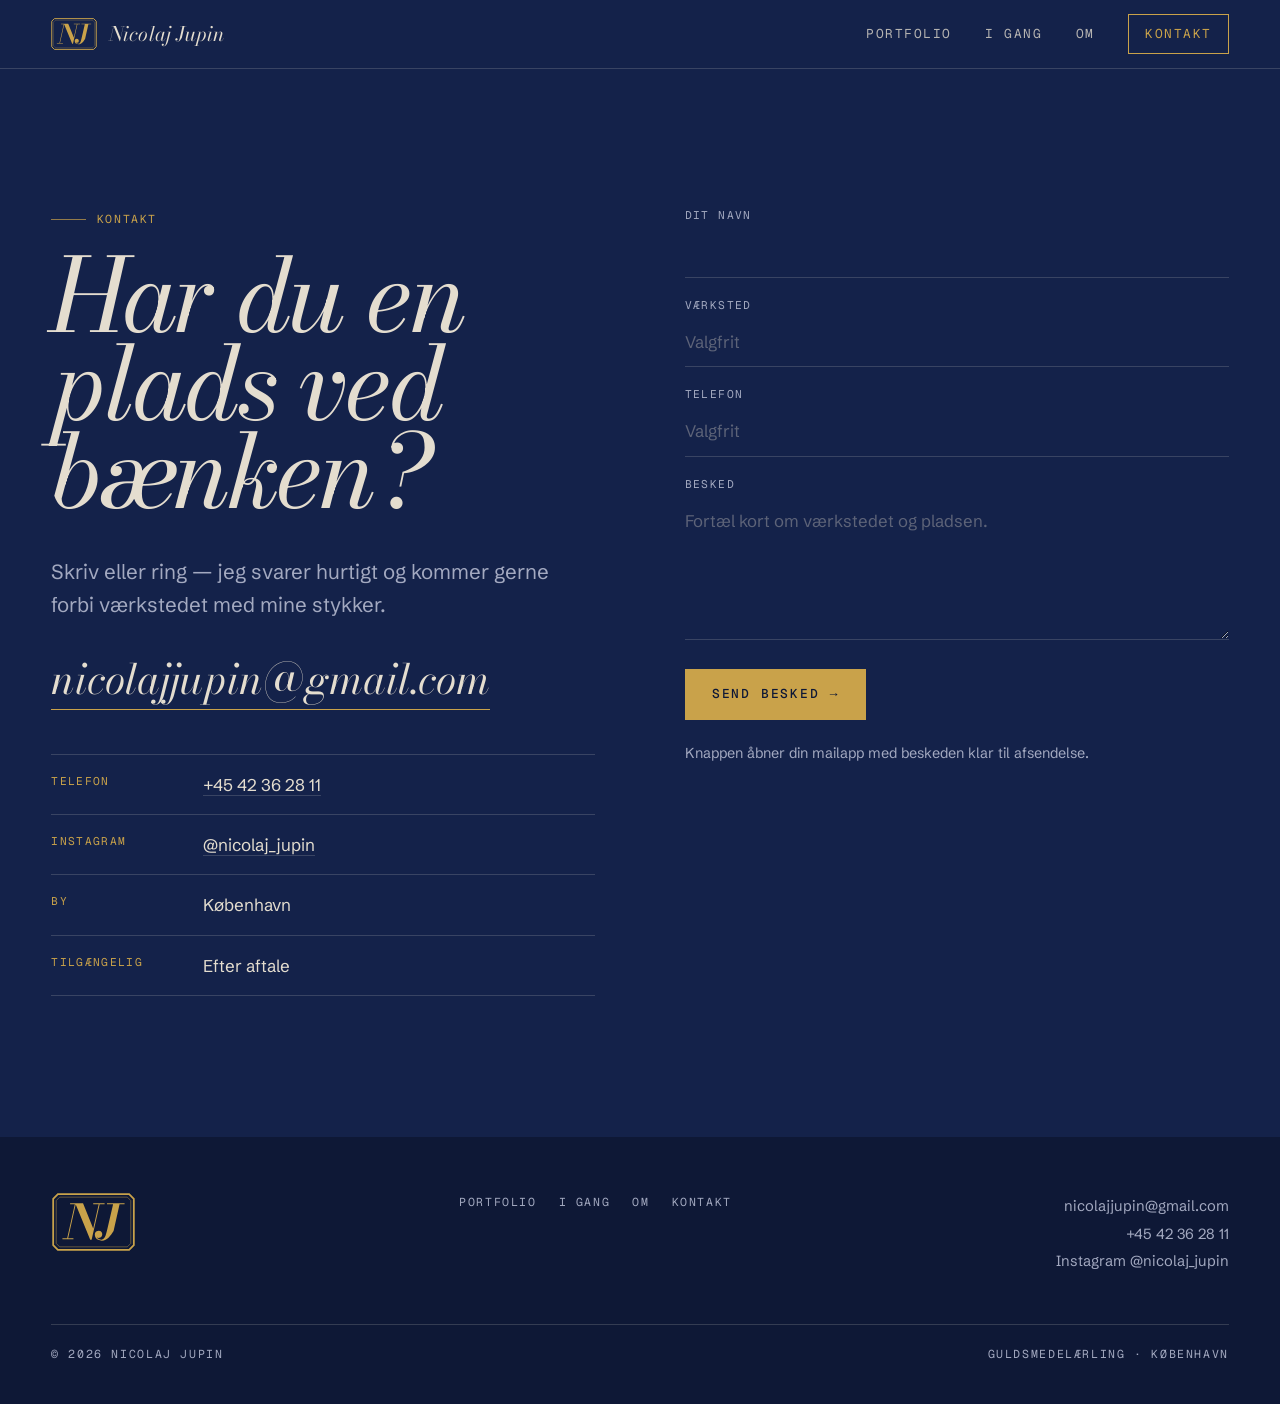
==== kontakt/index.html @ de5a25f9 "Nicolaj Jupin portfolio: first version Five-page static site (forside, portfolio, i gang, om, kontak" ====
<!doctype html>
<html lang="da" data-root="../">
<head>
<meta charset="utf-8">
<meta name="viewport" content="width=device-width, initial-scale=1">
<title>Kontakt — Nicolaj Jupin, guldsmedelærling</title>
<meta name="description" content="Kontakt Nicolaj Jupin om en læreplads som guldsmed. E-mail, telefon og Instagram.">
<meta name="theme-color" content="#14224A">
<meta property="og:type" content="website">
<meta property="og:locale" content="da_DK">
<meta property="og:site_name" content="Nicolaj Jupin — Guldsmed">
<meta property="og:title" content="Kontakt — Nicolaj Jupin, guldsmedelærling">
<meta property="og:description" content="Kontakt Nicolaj Jupin om en læreplads som guldsmed. E-mail, telefon og Instagram.">
<meta property="og:image" content="../assets/img/og.png">
<meta name="twitter:card" content="summary_large_image">
<link rel="icon" href="../assets/img/favicon.svg" type="image/svg+xml">
<link rel="apple-touch-icon" href="../assets/img/apple-touch-icon.png">
<link rel="preload" href="../assets/fonts/BodoniModa-italic.woff2" as="font" type="font/woff2" crossorigin>
<link rel="preload" href="../assets/fonts/SchibstedGrotesk-normal.woff2" as="font" type="font/woff2" crossorigin>
<link rel="stylesheet" href="../assets/css/style.css">
</head>
<body>
<a class="skip" href="#main">Spring til indhold</a>
<header class="site-header">
  <div class="wrap">
    <a class="brand" href="../" aria-label="Nicolaj Jupin — forside">
      <span class="mark brand-mark" aria-hidden="true"></span>
      <span class="brand-name">Nicolaj Jupin</span>
    </a>
    <button class="nav-toggle" type="button" aria-expanded="false" aria-controls="nav" aria-label="Menu"><span></span><span></span></button>
    <nav class="nav" id="nav" aria-label="Hovedmenu">
      <a href="../portfolio/">Portfolio</a>
      <a href="../i-gang/">I gang</a>
      <a href="../om/">Om</a>
      <a class="nav-cta" href="../kontakt/" aria-current="page">Kontakt</a>
    </nav>
  </div>
</header>
<main id="main">

<section class="section on-ink" style="min-height:calc(100vh - 68px)">
  <div class="wrap contact-grid">
    <div>
      <p class="eyebrow">Kontakt</p>
      <h1 class="hero-name" style="font-size:clamp(3rem,8vw,6.5rem);margin-bottom:.4em">Har du en <br>plads ved bænken?</h1>
      <p class="lede">Skriv eller ring — jeg svarer hurtigt og kommer gerne forbi værkstedet med mine stykker.</p>
      <p style="margin-top:36px"><a class="big-link" href="mailto:nicolajjupin@gmail.com">nicolajjupin@gmail.com</a></p>
      <dl class="channels">
        <div><dt>Telefon</dt><dd><a href="tel:+4542362811">+45 42 36 28 11</a></dd></div>
        <div><dt>Instagram</dt><dd><a href="https://www.instagram.com/nicolaj_jupin/" rel="me noopener" target="_blank">@nicolaj_jupin</a></dd></div>
        <div><dt>By</dt><dd>København</dd></div>
        <div><dt>Tilgængelig</dt><dd>Efter aftale</dd></div>
      </dl>
    </div>
    <form class="form" id="contact-form" data-to="nicolajjupin@gmail.com">
      <div class="field"><label for="name">Dit navn</label><input id="name" name="name" autocomplete="name" required></div>
      <div class="field"><label for="workshop">Værksted</label><input id="workshop" name="workshop" autocomplete="organization" placeholder="Valgfrit"></div>
      <div class="field"><label for="phone">Telefon</label><input id="phone" name="phone" type="tel" autocomplete="tel" placeholder="Valgfrit"></div>
      <div class="field"><label for="message">Besked</label><textarea id="message" name="message" required placeholder="Fortæl kort om værkstedet og pladsen."></textarea></div>
      <div><button class="btn btn--gold" type="submit">Send besked <span class="arr">→</span></button></div>
      <p class="form-note">Knappen åbner din mailapp med beskeden klar til afsendelse.</p>
    </form>
  </div>
</section>
</main>
<footer class="site-footer">
  <div class="wrap">
    <div class="foot-grid">
      <a href="../" aria-label="Forside"><span class="mark foot-mark" aria-hidden="true"></span></a>
      <nav class="foot-nav spec" aria-label="Sidefod">
        <a href="../portfolio/">Portfolio</a><a href="../i-gang/">I gang</a><a href="../om/">Om</a><a href="../kontakt/">Kontakt</a>
      </nav>
      <div class="foot-contact">
        <a href="mailto:nicolajjupin@gmail.com">nicolajjupin@gmail.com</a><br>
        <a href="tel:+4542362811">+45 42 36 28 11</a><br>
        <a href="https://www.instagram.com/nicolaj_jupin/" rel="me noopener" target="_blank">Instagram @nicolaj_jupin</a>
      </div>
    </div>
    <div class="foot-base spec">
      <span>© <span id="year">2026</span> Nicolaj Jupin</span>
      <span>Guldsmedelærling · København</span>
    </div>
  </div>
</footer>
<script src="../assets/js/data.js"></script>
<script src="../assets/js/main.js"></script>
</body>
</html>
---- assets/css/style.css ----
/* Nicolaj Jupin — "The Hallmark"
   Ink blue dominates, linen is the paper, gold is rare and only for what matters. */

@font-face { font-family: "Bodoni Moda"; font-style: normal; font-weight: 400 700; font-display: swap;
  src: url("../fonts/BodoniModa-normal.woff2") format("woff2"); }
@font-face { font-family: "Bodoni Moda"; font-style: italic; font-weight: 400 700; font-display: swap;
  src: url("../fonts/BodoniModa-italic.woff2") format("woff2"); }
@font-face { font-family: "Schibsted Grotesk"; font-style: normal; font-weight: 400 700; font-display: swap;
  src: url("../fonts/SchibstedGrotesk-normal.woff2") format("woff2"); }
@font-face { font-family: "Geist Mono"; font-style: normal; font-weight: 400 500; font-display: swap;
  src: url("../fonts/GeistMono-normal.woff2") format("woff2"); }

:root {
  --ink: #14224a;
  --ink-deep: #0e1836;
  --ink-soft: #24345f;
  --linen: #e2dacb;          /* muted cream: warm, low-glare paper */
  --linen-2: #d6ccb9;
  --linen-text: #e4ddcf;     /* cream used as text on blue */
  --gold: #c9a24a;
  --gold-deep: #7d5f1c;      /* gold for small marks on linen */
  --muted: #4b5373;
  --muted-on-ink: #a3a9c0;
  --rule: rgba(20, 34, 74, .22);
  --rule-on-ink: rgba(228, 221, 207, .18);

  --display: "Bodoni Moda", "Didot", "Bodoni 72", Georgia, serif;
  --text: "Schibsted Grotesk", "Helvetica Neue", sans-serif;
  --mono: "Geist Mono", ui-monospace, "SFMono-Regular", Menlo, monospace;

  --gutter: clamp(16px, 4vw, 56px);
  --max: 1320px;
  --ease: cubic-bezier(.2, .7, .1, 1);
}

*, *::before, *::after { box-sizing: border-box; }
html { -webkit-text-size-adjust: 100%; scroll-behavior: smooth; }
body {
  margin: 0;
  background: var(--linen);
  color: var(--ink);
  font: 400 1.0625rem/1.6 var(--text);
  -webkit-font-smoothing: antialiased;
  text-rendering: optimizeLegibility;
}
img { max-width: 100%; display: block; }
a { color: inherit; }
::selection { background: var(--gold); color: var(--ink-deep); }
:focus-visible { outline: 2px solid var(--gold); outline-offset: 3px; }

.skip { position: absolute; left: -999px; top: 8px; background: var(--gold); color: var(--ink-deep); padding: 8px 14px; z-index: 100; }
.skip:focus { left: 8px; }

.wrap { width: 100%; max-width: var(--max); margin: 0 auto; padding: 0 var(--gutter); }

/* ---------- type ---------- */
.eyebrow, .spec, .mono {
  font-family: var(--mono);
  font-size: .72rem;
  letter-spacing: .14em;
  text-transform: uppercase;
  font-weight: 400;
}
.eyebrow { display: flex; align-items: center; gap: .9em; margin: 0 0 1.4rem; }
.eyebrow::before { content: ""; width: 2.2rem; height: 1px; background: currentColor; opacity: .7; }
.on-ink .eyebrow { color: var(--gold); }

h1, h2, h3 { font-family: var(--display); font-weight: 400; margin: 0; line-height: 1.02; letter-spacing: -.01em; }
/* Bodoni's display optical size makes hairlines vanish on screens; a lower opsz keeps them crisp. */
h1, h2, h3, .statement, .ledger .t, .big-link, .brand-name { font-variation-settings: "opsz" 24; }
h2 { font-size: clamp(2.2rem, 5.2vw, 4.2rem); }
h3 { font-size: clamp(1.4rem, 2.2vw, 1.8rem); line-height: 1.15; }
em, .it { font-style: italic; }
.lede { font-size: clamp(1.1rem, 1.6vw, 1.3rem); max-width: 34em; color: var(--muted); }
.on-ink .lede { color: var(--muted-on-ink); }
p { margin: 0 0 1em; }

/* ---------- surfaces ---------- */
.on-ink { background: var(--ink); color: var(--linen-text); }
.on-ink-deep { background: var(--ink-deep); color: var(--linen-text); }
.section { padding: clamp(72px, 11vw, 150px) 0; }
.section--tight { padding: clamp(56px, 7vw, 96px) 0; }

.rule { border: 0; height: 1px; background: var(--rule); margin: 0; }
.on-ink .rule { background: var(--rule-on-ink); }

/* ---------- header ---------- */
.site-header {
  position: sticky; top: 0; z-index: 50;
  background: var(--ink);
  color: var(--linen-text);
  border-bottom: 1px solid var(--rule-on-ink);
}
.site-header .wrap { display: flex; align-items: center; justify-content: space-between; height: 68px; }
.brand { display: flex; align-items: center; gap: 12px; text-decoration: none; }
.mark {
  display: block; aspect-ratio: 3000 / 2100; background: currentColor;
  -webkit-mask: url("../img/mark.svg") center / contain no-repeat; mask: url("../img/mark.svg") center / contain no-repeat;
}
.brand-mark { width: 46px; color: var(--gold); flex: none; }
.brand-name { font-family: var(--display); font-style: italic; font-size: 1.25rem; letter-spacing: .005em; }
.nav { display: flex; align-items: center; gap: clamp(18px, 2.6vw, 38px); }
.nav a {
  text-decoration: none; font-size: .8rem; letter-spacing: .12em; text-transform: uppercase;
  font-family: var(--mono); color: var(--linen-text); opacity: .78; padding: 6px 0; position: relative;
  transition: opacity .2s;
}
.nav a:hover, .nav a[aria-current="page"] { opacity: 1; }
.nav a[aria-current="page"]::after { content: ""; position: absolute; left: 0; right: 0; bottom: 0; height: 1px; background: var(--gold); }
.nav a.nav-cta { opacity: 1; color: var(--gold); border: 1px solid var(--gold); padding: 9px 16px; }
.nav a.nav-cta:hover { background: var(--gold); color: var(--ink-deep); }
.nav a.nav-cta[aria-current="page"]::after { display: none; }
.nav-toggle { display: none; background: none; border: 0; color: var(--linen-text); padding: 10px; margin-right: -10px; cursor: pointer; }
.nav-toggle span { display: block; width: 24px; height: 1px; background: currentColor; margin: 6px 0; transition: transform .3s var(--ease), opacity .2s; }

@media (max-width: 760px) {
  .nav-toggle { display: block; }
  .nav {
    position: fixed; inset: 68px 0 auto 0; flex-direction: column; align-items: stretch; gap: 0;
    background: var(--ink); padding: 8px var(--gutter) 28px; border-bottom: 1px solid var(--rule-on-ink);
    transform: translateY(-8px); opacity: 0; visibility: hidden; transition: all .25s var(--ease);
  }
  .nav a { padding: 18px 0; border-bottom: 1px solid var(--rule-on-ink); font-size: .85rem; }
  .nav a[aria-current="page"]::after { display: none; }
  .nav a[aria-current="page"] { color: var(--gold); }
  .nav a.nav-cta { margin-top: 20px; text-align: center; }
  .menu-open .nav { transform: none; opacity: 1; visibility: visible; }
  .menu-open .nav-toggle span:first-child { transform: translateY(3.5px) rotate(45deg); }
  .menu-open .nav-toggle span:last-child { transform: translateY(-3.5px) rotate(-45deg); }
}

/* ---------- buttons ---------- */
.btn {
  display: inline-flex; align-items: center; gap: .8em; text-decoration: none; cursor: pointer;
  font: 500 .8rem/1 var(--mono); letter-spacing: .14em; text-transform: uppercase;
  padding: 18px 26px; border: 1px solid currentColor; background: none; color: inherit;
  transition: background .25s, color .25s, border-color .25s;
}
.btn .arr { transition: transform .3s var(--ease); }
.btn:hover .arr { transform: translateX(4px); }
.btn--gold { background: var(--gold); border-color: var(--gold); color: var(--ink-deep); }
.btn--gold:hover { background: var(--linen-text); border-color: var(--linen-text); }
.btn--ghost:hover { background: var(--linen-text); color: var(--ink); border-color: var(--linen-text); }
.on-linen .btn--ghost:hover, .btn--ink:hover { background: var(--ink); color: var(--linen-text); border-color: var(--ink); }
.link-arrow { font: 500 .78rem/1 var(--mono); letter-spacing: .14em; text-transform: uppercase; text-decoration: none; display: inline-flex; gap: .7em; padding: 6px 0; border-bottom: 1px solid currentColor; }
.link-arrow:hover { color: var(--gold-deep); }
.on-ink .link-arrow:hover { color: var(--gold); }

/* ---------- hero ---------- */
.hero { position: relative; overflow: hidden; padding: clamp(56px, 9vw, 120px) 0 clamp(64px, 9vw, 120px); }
.hero-grid { display: grid; grid-template-columns: 1.25fr 1fr; gap: clamp(32px, 6vw, 96px); align-items: end; }
.hero-name {
  font-family: var(--display); font-style: italic; font-weight: 400;
  font-size: clamp(3.6rem, 16vw, 10.5rem); line-height: .86; letter-spacing: -.035em;
  margin: 0 0 .35em; font-variation-settings: "opsz" 12;
}
.hero-name span { display: block; }
.hero-name span:last-child { padding-left: .55em; }
.hero-line { font-size: clamp(1.15rem, 1.9vw, 1.45rem); max-width: 26em; color: var(--linen-text); margin-bottom: 2.2rem; }
.hero-line strong { font-weight: 500; color: #fff; }
.hero-actions { display: flex; flex-wrap: wrap; gap: 12px; }
.hero-figure { margin: 0; }
.hero-figure .frame { aspect-ratio: 4 / 5; }
.hero-figure figcaption { margin-top: 14px; color: var(--muted-on-ink); display: flex; justify-content: space-between; gap: 12px; }
.hero::after { /* engraved hairline under the whole hero */
  content: ""; position: absolute; left: var(--gutter); right: var(--gutter); bottom: 0; height: 1px;
  background: linear-gradient(90deg, var(--gold), transparent 70%); opacity: .6;
}
@media (max-width: 860px) {
  .hero-grid { grid-template-columns: 1fr; }
  .hero-figure { max-width: 440px; }
}

/* ---------- photo frames & placeholders ---------- */
.frame {
  position: relative; overflow: hidden; background: var(--linen-2);
  aspect-ratio: 1 / 1;
}
.frame img { width: 100%; height: 100%; object-fit: cover; transition: transform .8s var(--ease); }
.on-ink .frame { background: var(--ink-soft); }
.ph-photo {
  position: absolute; inset: 0; display: grid; place-items: center; text-align: center;
  background:
    radial-gradient(120% 90% at 30% 20%, rgba(255,255,255,.35), transparent 60%),
    repeating-linear-gradient(135deg, transparent 0 14px, rgba(20,34,74,.045) 14px 15px),
    var(--linen-2);
  color: var(--ink);
}
.on-ink .ph-photo, .ph-photo--ink {
  background:
    radial-gradient(120% 90% at 30% 20%, rgba(201,162,74,.16), transparent 60%),
    repeating-linear-gradient(135deg, transparent 0 14px, rgba(228,221,207,.05) 14px 15px),
    var(--ink-soft);
  color: var(--linen-text);
}
.ph-photo .mark { width: 34%; max-width: 130px; opacity: .3; margin: 0 auto 14px; }
.ph-photo .spec { opacity: .6; }

/* clearly visible marker for placeholder content that still needs real copy/photos */
.ph-tag {
  display: inline-block; font: 500 .62rem/1 var(--mono); letter-spacing: .14em; text-transform: uppercase;
  padding: 5px 7px; border: 1px dashed currentColor; color: var(--gold-deep); vertical-align: middle;
}
.on-ink .ph-tag { color: var(--gold); }
.frame .ph-tag { position: absolute; top: 12px; left: 12px; background: var(--linen); z-index: 1; }
.on-ink .frame .ph-tag { background: var(--ink); }

/* ---------- statement ---------- */
.statement {
  font-family: var(--display); font-weight: 400; font-size: clamp(1.9rem, 4.6vw, 3.9rem);
  line-height: 1.08; letter-spacing: -.015em; max-width: 19ch; margin: 0;
}
.statement em { color: var(--gold-deep); }
.pillars { display: grid; grid-template-columns: repeat(3, 1fr); gap: 0; margin-top: clamp(48px, 7vw, 88px); border-top: 1px solid var(--rule); }
.pillar { padding: 28px 28px 0 0; }
.pillar + .pillar { padding-left: 28px; border-left: 1px solid var(--rule); }
.pillar .spec { color: var(--gold-deep); display: block; margin-bottom: 14px; }
.pillar h3 { margin-bottom: 10px; }
.pillar p { color: var(--muted); margin: 0; font-size: 1rem; }
@media (max-width: 760px) {
  .pillars { grid-template-columns: 1fr; }
  .pillar, .pillar + .pillar { padding: 24px 0; border-left: 0; border-bottom: 1px solid var(--rule); }
}

/* ---------- section heads ---------- */
.sec-head { display: flex; justify-content: space-between; align-items: end; gap: 24px; margin-bottom: clamp(32px, 5vw, 56px); flex-wrap: wrap; }
.sec-head h2 { max-width: 14ch; }

/* ---------- piece cards ---------- */
.grid { display: grid; grid-template-columns: repeat(3, 1fr); gap: clamp(20px, 3vw, 40px) clamp(16px, 2.4vw, 32px); }
@media (max-width: 960px) { .grid { grid-template-columns: repeat(2, 1fr); } }
@media (max-width: 560px) { .grid { grid-template-columns: 1fr; } }

.card { display: block; text-decoration: none; color: inherit; background: none; border: 0; padding: 0; text-align: left; font: inherit; cursor: pointer; width: 100%; }
.card .frame { aspect-ratio: 4 / 5; }
.card:hover .frame img { transform: scale(1.035); }
.card-meta { display: flex; justify-content: space-between; align-items: baseline; gap: 12px; margin-top: 16px; }
.card-no { font-family: var(--mono); font-size: .72rem; letter-spacing: .12em; color: var(--gold-deep); }
.on-ink .card-no { color: var(--gold); }
.card h3 { font-size: 1.55rem; margin: 6px 0 8px; transition: color .2s; }
.card:hover h3 { font-style: italic; }
.card .spec { color: var(--muted); line-height: 1.7; }
.on-ink .card .spec { color: var(--muted-on-ink); }

/* ---------- skills ledger ---------- */
.ledger { list-style: none; margin: 0; padding: 0; border-top: 1px solid var(--rule-on-ink); counter-reset: led; }
.ledger li { counter-increment: led; }
.ledger a, .ledger .row {
  display: grid; grid-template-columns: 3.2rem minmax(0, 1fr) minmax(0, 1.1fr) 7.5rem; align-items: baseline; gap: 20px;
  padding: 22px 0; border-bottom: 1px solid var(--rule-on-ink); text-decoration: none;
  transition: padding .3s var(--ease), background .3s;
}
.ledger a::before { content: counter(led, decimal-leading-zero); font-family: var(--mono); font-size: .72rem; letter-spacing: .1em; color: var(--gold); }
.ledger .t { font-family: var(--display); font-size: clamp(1.5rem, 3vw, 2.4rem); line-height: 1.1; }
.ledger .d { color: var(--muted-on-ink); font-size: .95rem; max-width: 28em; }
.ledger .n { text-align: right; font-family: var(--mono); font-size: .72rem; letter-spacing: .12em; text-transform: uppercase; color: var(--muted-on-ink); white-space: nowrap; }
.ledger a:hover { padding-left: 12px; }
.ledger a:hover .t { font-style: italic; color: var(--gold); }
@media (max-width: 760px) {
  .ledger a { grid-template-columns: 2.4rem minmax(0, 1fr) auto; }
  .ledger .d { display: none; }
}

/* ---------- WIP ---------- */
.wip { display: grid; grid-template-columns: minmax(0, 5fr) minmax(0, 7fr); gap: clamp(28px, 5vw, 72px); padding: clamp(40px, 6vw, 72px) 0; border-top: 1px solid var(--rule); }
.wip:first-child { border-top: 0; padding-top: 0; }
.wip .frame { aspect-ratio: 4 / 3; }
.wip-status { display: flex; gap: 16px; flex-wrap: wrap; margin-bottom: 14px; color: var(--muted); }
.wip-status .live { color: var(--gold-deep); display: inline-flex; align-items: center; gap: 8px; }
.wip-status .live::before { content: ""; width: 7px; height: 7px; border-radius: 50%; background: currentColor; animation: pulse 2.4s infinite; }
@keyframes pulse { 50% { opacity: .25; } }
.wip h3 { font-size: clamp(1.8rem, 3.4vw, 2.6rem); margin-bottom: 18px; }
.progress { display: grid; grid-template-columns: repeat(var(--steps, 5), 1fr); gap: 4px; margin: 0 0 8px; }
.progress i { height: 3px; background: var(--rule); }
.progress i.on { background: var(--ink); }
.progress-label { color: var(--muted); margin-bottom: 26px; display: block; }
.notes { display: grid; gap: 0; margin: 0; }
.notes > div { display: grid; grid-template-columns: 9rem 1fr; gap: 20px; padding: 16px 0; border-top: 1px solid var(--rule); }
.notes dt { font-family: var(--mono); font-size: .7rem; letter-spacing: .12em; text-transform: uppercase; color: var(--gold-deep); padding-top: 4px; }
.notes dd { margin: 0; }
@media (max-width: 760px) {
  .wip { grid-template-columns: 1fr; }
  .notes > div { grid-template-columns: 1fr; gap: 6px; }
}

/* ---------- page head (inner pages) ---------- */
.page-head { padding: clamp(56px, 9vw, 120px) 0 clamp(40px, 6vw, 72px); }
.page-head h1 { font-size: clamp(3rem, 9vw, 7.5rem); font-style: italic; letter-spacing: -.03em; line-height: .92; margin-bottom: 24px; font-variation-settings: "opsz" 12; }

/* ---------- portfolio controls ---------- */
.controls { display: flex; justify-content: space-between; align-items: center; gap: 20px; flex-wrap: wrap; padding: 20px 0; border-top: 1px solid var(--rule); border-bottom: 1px solid var(--rule); margin-bottom: clamp(32px, 5vw, 56px); position: sticky; top: 68px; background: var(--linen); z-index: 10; }
.chips { display: flex; gap: 8px; flex-wrap: wrap; }
.chip {
  font: 400 .72rem/1 var(--mono); letter-spacing: .1em; text-transform: uppercase; cursor: pointer;
  padding: 10px 14px; border: 1px solid var(--rule); background: none; color: var(--ink); transition: all .2s;
}
.chip:hover { border-color: var(--ink); }
.chip[aria-pressed="true"] { background: var(--ink); color: var(--linen-text); border-color: var(--ink); }
.chip .c { opacity: .55; margin-left: 4px; }
.sort { display: flex; align-items: center; gap: 10px; color: var(--muted); }
.sort select { font: 400 .72rem/1 var(--mono); letter-spacing: .1em; text-transform: uppercase; background: none; border: 1px solid var(--rule); color: var(--ink); padding: 10px 30px 10px 12px; appearance: none; cursor: pointer;
  background-image: linear-gradient(45deg, transparent 50%, var(--ink) 50%), linear-gradient(135deg, var(--ink) 50%, transparent 50%);
  background-position: calc(100% - 15px) 50%, calc(100% - 10px) 50%; background-size: 5px 5px; background-repeat: no-repeat; }
.count { color: var(--muted); }
@media (max-width: 760px) {
  .controls { position: static; }
  .chips { flex-wrap: nowrap; overflow-x: auto; margin: 0 calc(var(--gutter) * -1); padding: 0 var(--gutter) 4px; scrollbar-width: none; width: calc(100% + var(--gutter) * 2); }
  .chip { flex: none; }
}
.timeline-note { display: none; margin: -24px 0 36px; color: var(--muted); }
.show-progress .timeline-note { display: block; }

/* ---------- piece dialog ---------- */
dialog.piece {
  width: min(1100px, calc(100% - 24px)); max-height: calc(100% - 24px); padding: 0; border: 0;
  background: var(--linen); color: var(--ink); overflow: auto;
}
dialog.piece::backdrop { background: rgba(14, 24, 54, .82); backdrop-filter: blur(3px); }
.piece-inner { display: grid; grid-template-columns: 1.1fr 1fr; }
.piece-media { background: var(--linen-2); }
.piece-media .frame { aspect-ratio: 4 / 5; }
.piece-thumbs { display: flex; gap: 6px; padding: 6px; }
.piece-thumbs button { width: 64px; aspect-ratio: 1; padding: 0; border: 1px solid transparent; background: none; cursor: pointer; }
.piece-thumbs button[aria-current="true"] { border-color: var(--ink); }
.piece-thumbs img { width: 100%; height: 100%; object-fit: cover; }
.piece-body { padding: clamp(28px, 4vw, 52px); position: relative; }
.piece-body h2 { font-size: clamp(2.2rem, 4vw, 3.2rem); margin: 10px 0 20px; }
.piece-close { position: absolute; top: 14px; right: 14px; width: 44px; height: 44px; border: 1px solid var(--rule); background: var(--linen); cursor: pointer; font-size: 1.3rem; color: var(--ink); }
.piece-close:hover { background: var(--ink); color: var(--linen-text); }
.spec-table { width: 100%; border-collapse: collapse; margin: 24px 0; }
.spec-table th, .spec-table td { text-align: left; padding: 11px 0; border-top: 1px solid var(--rule); vertical-align: top; }
.spec-table th { font: 400 .7rem/1.6 var(--mono); letter-spacing: .12em; text-transform: uppercase; color: var(--gold-deep); width: 40%; font-weight: 400; }
@media (max-width: 760px) { .piece-inner { grid-template-columns: 1fr; } }

/* ---------- about ---------- */
.about-grid { display: grid; grid-template-columns: 5fr 7fr; gap: clamp(32px, 6vw, 96px); align-items: start; }
.about-grid .frame { aspect-ratio: 3 / 4; position: sticky; top: 100px; }
.prose { font-size: 1.12rem; max-width: 36em; }
.prose p:first-of-type::first-letter {
  font-family: var(--display); font-style: italic; float: left; font-size: 4.6em; line-height: .8; padding: .06em .1em 0 0; color: var(--gold-deep);
}
.prose h3 { margin: 2.2em 0 .6em; }
.facts { margin: 40px 0 0; border-top: 1px solid var(--rule); }
.facts > div { display: grid; grid-template-columns: 10rem 1fr; gap: 20px; padding: 14px 0; border-bottom: 1px solid var(--rule); }
.facts dt { font: 400 .7rem/1.9 var(--mono); letter-spacing: .12em; text-transform: uppercase; color: var(--gold-deep); }
.facts dd { margin: 0; }
@media (max-width: 860px) {
  .about-grid { grid-template-columns: 1fr; }
  .about-grid .frame { position: static; max-width: 440px; }
}

/* ---------- contact ---------- */
.contact-grid { display: grid; grid-template-columns: 1fr 1fr; gap: clamp(40px, 7vw, 110px); align-items: start; }
.big-link {
  display: inline-block; font-family: var(--display); font-style: italic; font-size: clamp(1.45rem, 3.3vw, 2.6rem);
  line-height: 1.1; text-decoration: none; border-bottom: 1px solid var(--gold); padding-bottom: 6px; overflow-wrap: anywhere;
  transition: color .2s;
}
.big-link:hover { color: var(--gold); }
.channels { margin: 44px 0 0; border-top: 1px solid var(--rule-on-ink); }
.channels > div { display: grid; grid-template-columns: 8.5rem 1fr; gap: 16px; padding: 16px 0; border-bottom: 1px solid var(--rule-on-ink); }
.channels dt { font: 400 .7rem/1.9 var(--mono); letter-spacing: .12em; text-transform: uppercase; color: var(--gold); }
.channels dd { margin: 0; }
.channels a { text-decoration: none; border-bottom: 1px solid var(--rule-on-ink); }
.channels a:hover { border-color: var(--gold); color: var(--gold); }

.form { display: grid; gap: 22px; }
.field label { display: block; font: 400 .7rem/1 var(--mono); letter-spacing: .12em; text-transform: uppercase; color: var(--muted-on-ink); margin-bottom: 10px; }
.field input, .field textarea {
  width: 100%; font: 400 1.05rem/1.4 var(--text); color: var(--linen-text); background: transparent;
  border: 0; border-bottom: 1px solid var(--rule-on-ink); padding: 10px 0 12px; border-radius: 0; transition: border-color .2s;
}
.field textarea { min-height: 140px; resize: vertical; }
.field input:focus, .field textarea:focus { outline: none; border-bottom-color: var(--gold); }
.field input::placeholder, .field textarea::placeholder { color: rgba(228, 221, 207, .35); }
.form-note { color: var(--muted-on-ink); font-size: .9rem; margin: 0; }
@media (max-width: 860px) { .contact-grid { grid-template-columns: 1fr; } }

/* ---------- CTA band ---------- */
.cta-band { text-align: left; }
.cta-band h2 { font-size: clamp(2.6rem, 7vw, 6rem); font-style: italic; max-width: 12ch; margin-bottom: 36px; letter-spacing: -.025em; }
.cta-band .row { display: flex; gap: 12px; flex-wrap: wrap; align-items: center; }

/* ---------- footer ---------- */
.site-footer { background: var(--ink-deep); color: var(--muted-on-ink); padding: 56px 0 40px; font-size: .92rem; }
.foot-grid { display: grid; grid-template-columns: auto 1fr auto; gap: 40px; align-items: start; }
.foot-mark { width: 84px; color: var(--gold); }
.foot-nav { display: flex; gap: 22px; flex-wrap: wrap; justify-content: center; }
.foot-nav a, .foot-contact a { text-decoration: none; }
.foot-nav a:hover, .foot-contact a:hover { color: var(--gold); }
.foot-contact { text-align: right; line-height: 1.9; }
.foot-base { display: flex; justify-content: space-between; gap: 16px; flex-wrap: wrap; margin-top: 48px; padding-top: 20px; border-top: 1px solid var(--rule-on-ink); }
@media (max-width: 760px) {
  .foot-grid { grid-template-columns: 1fr; gap: 28px; }
  .foot-nav { justify-content: flex-start; }
  .foot-contact { text-align: left; }
}

/* ---------- reveal ---------- */
.js .reveal { opacity: 0; transform: translateY(18px); transition: opacity .9s var(--ease), transform .9s var(--ease); }
.js .reveal.in { opacity: 1; transform: none; }
@media (prefers-reduced-motion: reduce) {
  html { scroll-behavior: auto; }
  .js .reveal { opacity: 1; transform: none; transition: none; }
  * { animation: none !important; }
}

.visually-hidden { position: absolute !important; width: 1px; height: 1px; overflow: hidden; clip: rect(0 0 0 0); white-space: nowrap; }
.empty { padding: 60px 0; color: var(--muted); text-align: center; }
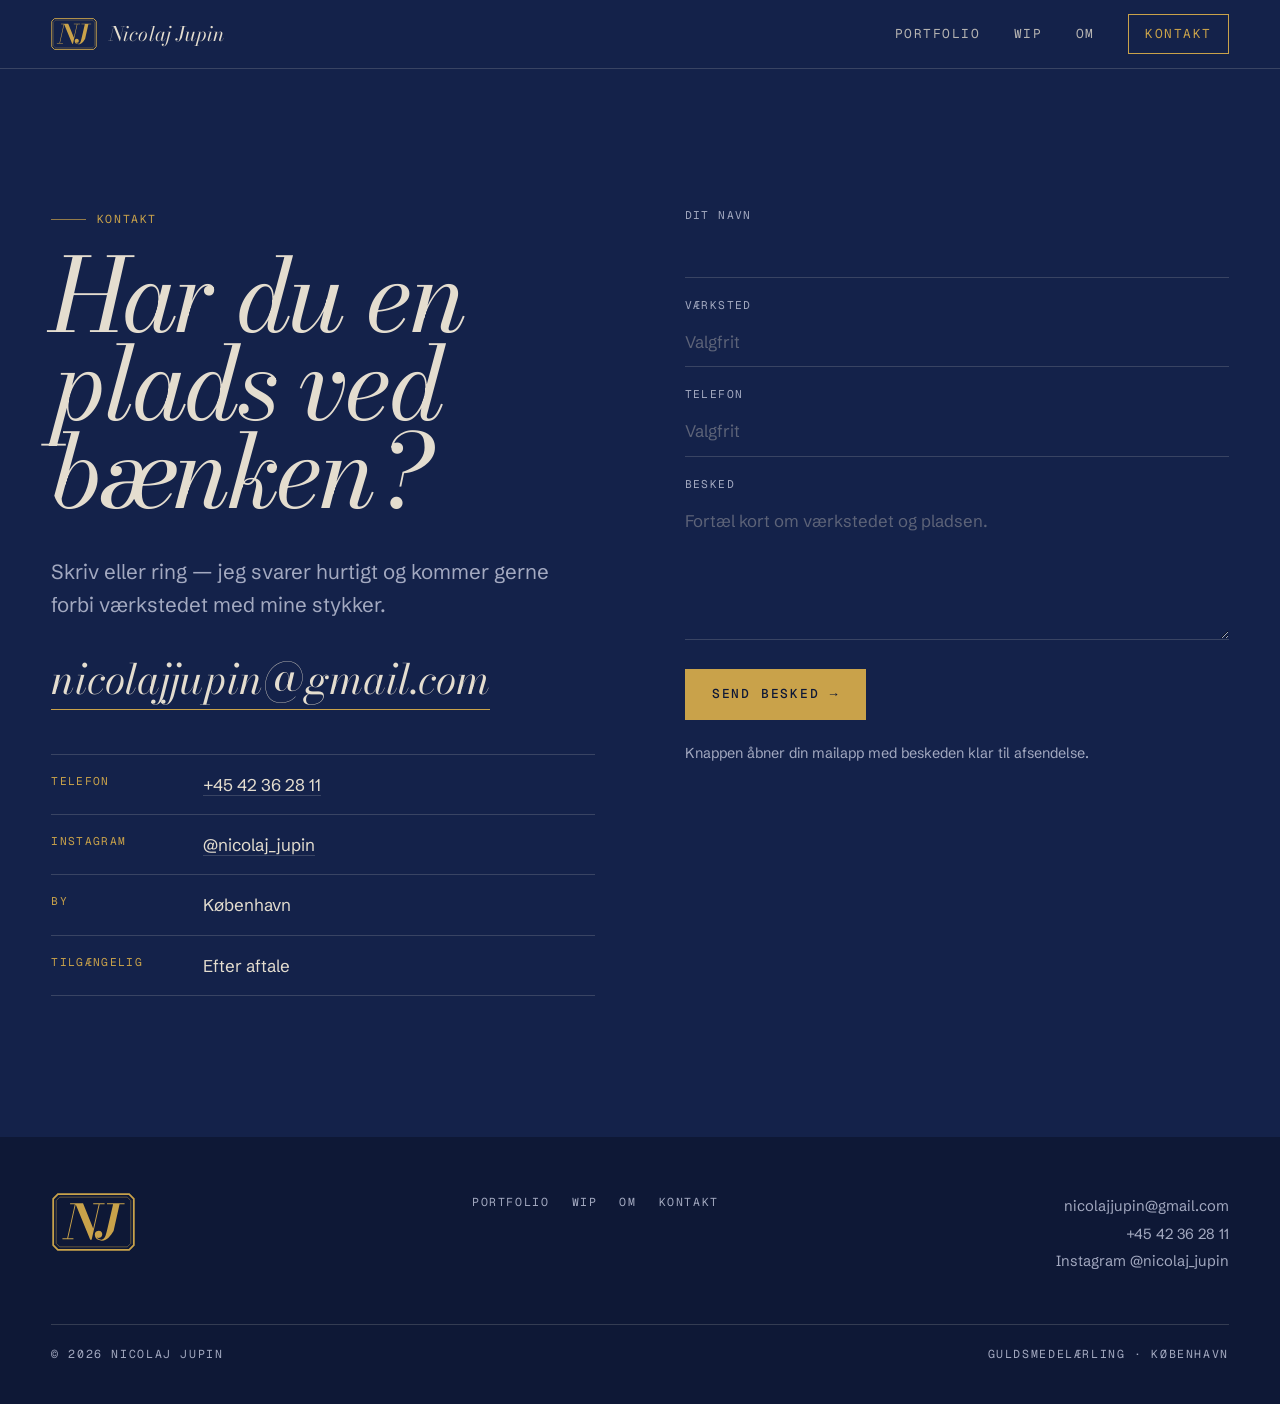
==== commit c7672c23: "Rename I gang to WIP, add real About text, align skills with actual techniques Co-Authored-By: Claud" ====
--- a/kontakt/index.html
+++ b/kontakt/index.html
@@ -30,7 +30,7 @@
     <button class="nav-toggle" type="button" aria-expanded="false" aria-controls="nav" aria-label="Menu"><span></span><span></span></button>
     <nav class="nav" id="nav" aria-label="Hovedmenu">
       <a href="../portfolio/">Portfolio</a>
-      <a href="../i-gang/">I gang</a>
+      <a href="../wip/">WIP</a>
       <a href="../om/">Om</a>
       <a class="nav-cta" href="../kontakt/" aria-current="page">Kontakt</a>
     </nav>
@@ -68,7 +68,7 @@
     <div class="foot-grid">
       <a href="../" aria-label="Forside"><span class="mark foot-mark" aria-hidden="true"></span></a>
       <nav class="foot-nav spec" aria-label="Sidefod">
-        <a href="../portfolio/">Portfolio</a><a href="../i-gang/">I gang</a><a href="../om/">Om</a><a href="../kontakt/">Kontakt</a>
+        <a href="../portfolio/">Portfolio</a><a href="../wip/">WIP</a><a href="../om/">Om</a><a href="../kontakt/">Kontakt</a>
       </nav>
       <div class="foot-contact">
         <a href="mailto:nicolajjupin@gmail.com">nicolajjupin@gmail.com</a><br>
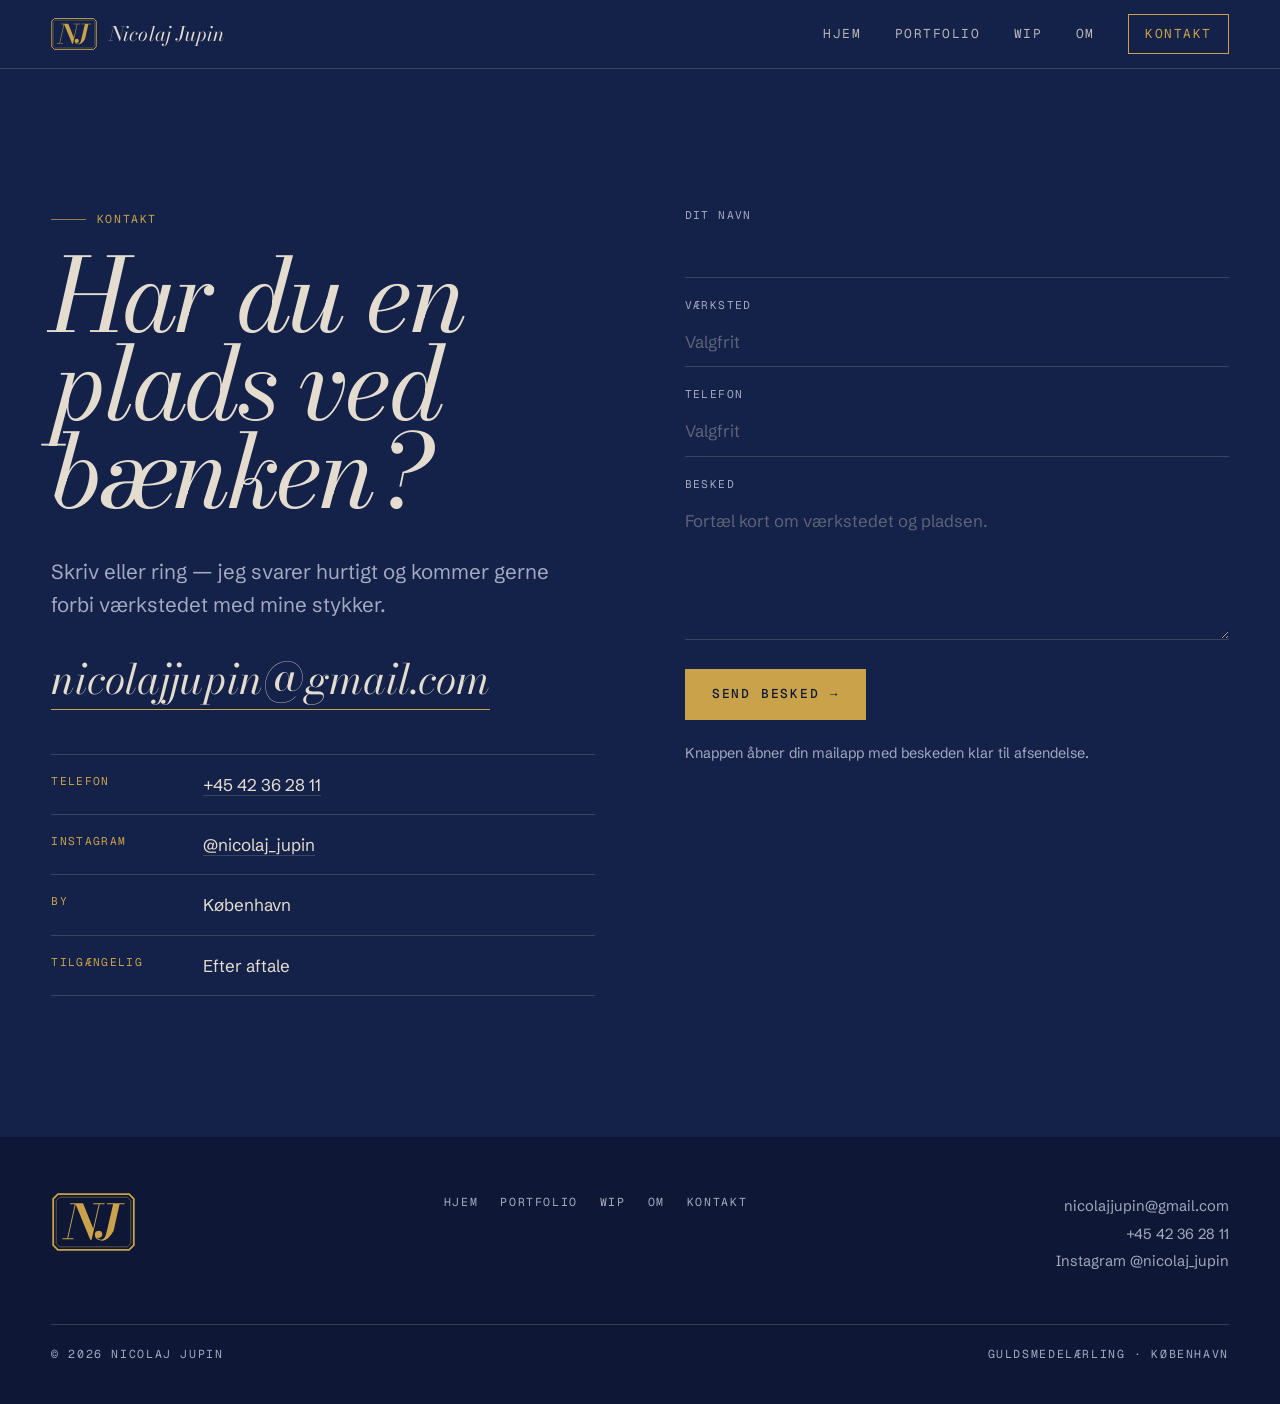
==== commit 4a330675: "Add Hjem link to header and footer navigation Co-Authored-By: Claude Opus 5.5 <noreply@anthropic.com" ====
--- a/kontakt/index.html
+++ b/kontakt/index.html
@@ -29,6 +29,7 @@
     </a>
     <button class="nav-toggle" type="button" aria-expanded="false" aria-controls="nav" aria-label="Menu"><span></span><span></span></button>
     <nav class="nav" id="nav" aria-label="Hovedmenu">
+      <a href="../">Hjem</a>
       <a href="../portfolio/">Portfolio</a>
       <a href="../wip/">WIP</a>
       <a href="../om/">Om</a>
@@ -68,7 +69,7 @@
     <div class="foot-grid">
       <a href="../" aria-label="Forside"><span class="mark foot-mark" aria-hidden="true"></span></a>
       <nav class="foot-nav spec" aria-label="Sidefod">
-        <a href="../portfolio/">Portfolio</a><a href="../wip/">WIP</a><a href="../om/">Om</a><a href="../kontakt/">Kontakt</a>
+        <a href="../">Hjem</a><a href="../portfolio/">Portfolio</a><a href="../wip/">WIP</a><a href="../om/">Om</a><a href="../kontakt/">Kontakt</a>
       </nav>
       <div class="foot-contact">
         <a href="mailto:nicolajjupin@gmail.com">nicolajjupin@gmail.com</a><br>
--- a/assets/css/style.css
+++ b/assets/css/style.css
@@ -245,20 +245,16 @@
 /* ---------- skills ledger ---------- */
 .ledger { list-style: none; margin: 0; padding: 0; border-top: 1px solid var(--rule-on-ink); counter-reset: led; }
 .ledger li { counter-increment: led; }
-.ledger a, .ledger .row {
-  display: grid; grid-template-columns: 3.2rem minmax(0, 1fr) minmax(0, 1.1fr) 7.5rem; align-items: baseline; gap: 20px;
-  padding: 22px 0; border-bottom: 1px solid var(--rule-on-ink); text-decoration: none;
-  transition: padding .3s var(--ease), background .3s;
-}
-.ledger a::before { content: counter(led, decimal-leading-zero); font-family: var(--mono); font-size: .72rem; letter-spacing: .1em; color: var(--gold); }
+.ledger .row {
+  display: grid; grid-template-columns: 3.2rem minmax(0, 1fr) minmax(0, 1.1fr); align-items: baseline; gap: 20px;
+  padding: 22px 0; border-bottom: 1px solid var(--rule-on-ink);
+}
+.ledger .row::before { content: counter(led, decimal-leading-zero); font-family: var(--mono); font-size: .72rem; letter-spacing: .1em; color: var(--gold); }
 .ledger .t { font-family: var(--display); font-size: clamp(1.5rem, 3vw, 2.4rem); line-height: 1.1; }
 .ledger .d { color: var(--muted-on-ink); font-size: .95rem; max-width: 28em; }
-.ledger .n { text-align: right; font-family: var(--mono); font-size: .72rem; letter-spacing: .12em; text-transform: uppercase; color: var(--muted-on-ink); white-space: nowrap; }
-.ledger a:hover { padding-left: 12px; }
-.ledger a:hover .t { font-style: italic; color: var(--gold); }
-@media (max-width: 760px) {
-  .ledger a { grid-template-columns: 2.4rem minmax(0, 1fr) auto; }
-  .ledger .d { display: none; }
+@media (max-width: 760px) {
+  .ledger .row { grid-template-columns: 2.4rem minmax(0, 1fr); row-gap: 6px; padding: 18px 0; }
+  .ledger .d { grid-column: 2; }
 }
 
 /* ---------- WIP ---------- */
@@ -297,6 +293,7 @@
 .chip:hover { border-color: var(--ink); }
 .chip[aria-pressed="true"] { background: var(--ink); color: var(--linen-text); border-color: var(--ink); }
 .chip .c { opacity: .55; margin-left: 4px; }
+.chip--tech { border-style: dashed; border-color: var(--gold-deep); color: var(--gold-deep); }
 .sort { display: flex; align-items: center; gap: 10px; color: var(--muted); }
 .sort select { font: 400 .72rem/1 var(--mono); letter-spacing: .1em; text-transform: uppercase; background: none; border: 1px solid var(--rule); color: var(--ink); padding: 10px 30px 10px 12px; appearance: none; cursor: pointer;
   background-image: linear-gradient(45deg, transparent 50%, var(--ink) 50%), linear-gradient(135deg, var(--ink) 50%, transparent 50%);
@@ -319,7 +316,8 @@
 .piece-inner { display: grid; grid-template-columns: 1.1fr 1fr; }
 .piece-media { background: var(--linen-2); }
 .piece-media .frame { aspect-ratio: 4 / 5; }
-.piece-thumbs { display: flex; gap: 6px; padding: 6px; }
+.piece-thumbs { display: flex; flex-wrap: wrap; gap: 6px; padding: 6px; }
+.piece-media .frame img { object-fit: contain; }
 .piece-thumbs button { width: 64px; aspect-ratio: 1; padding: 0; border: 1px solid transparent; background: none; cursor: pointer; }
 .piece-thumbs button[aria-current="true"] { border-color: var(--ink); }
 .piece-thumbs img { width: 100%; height: 100%; object-fit: cover; }
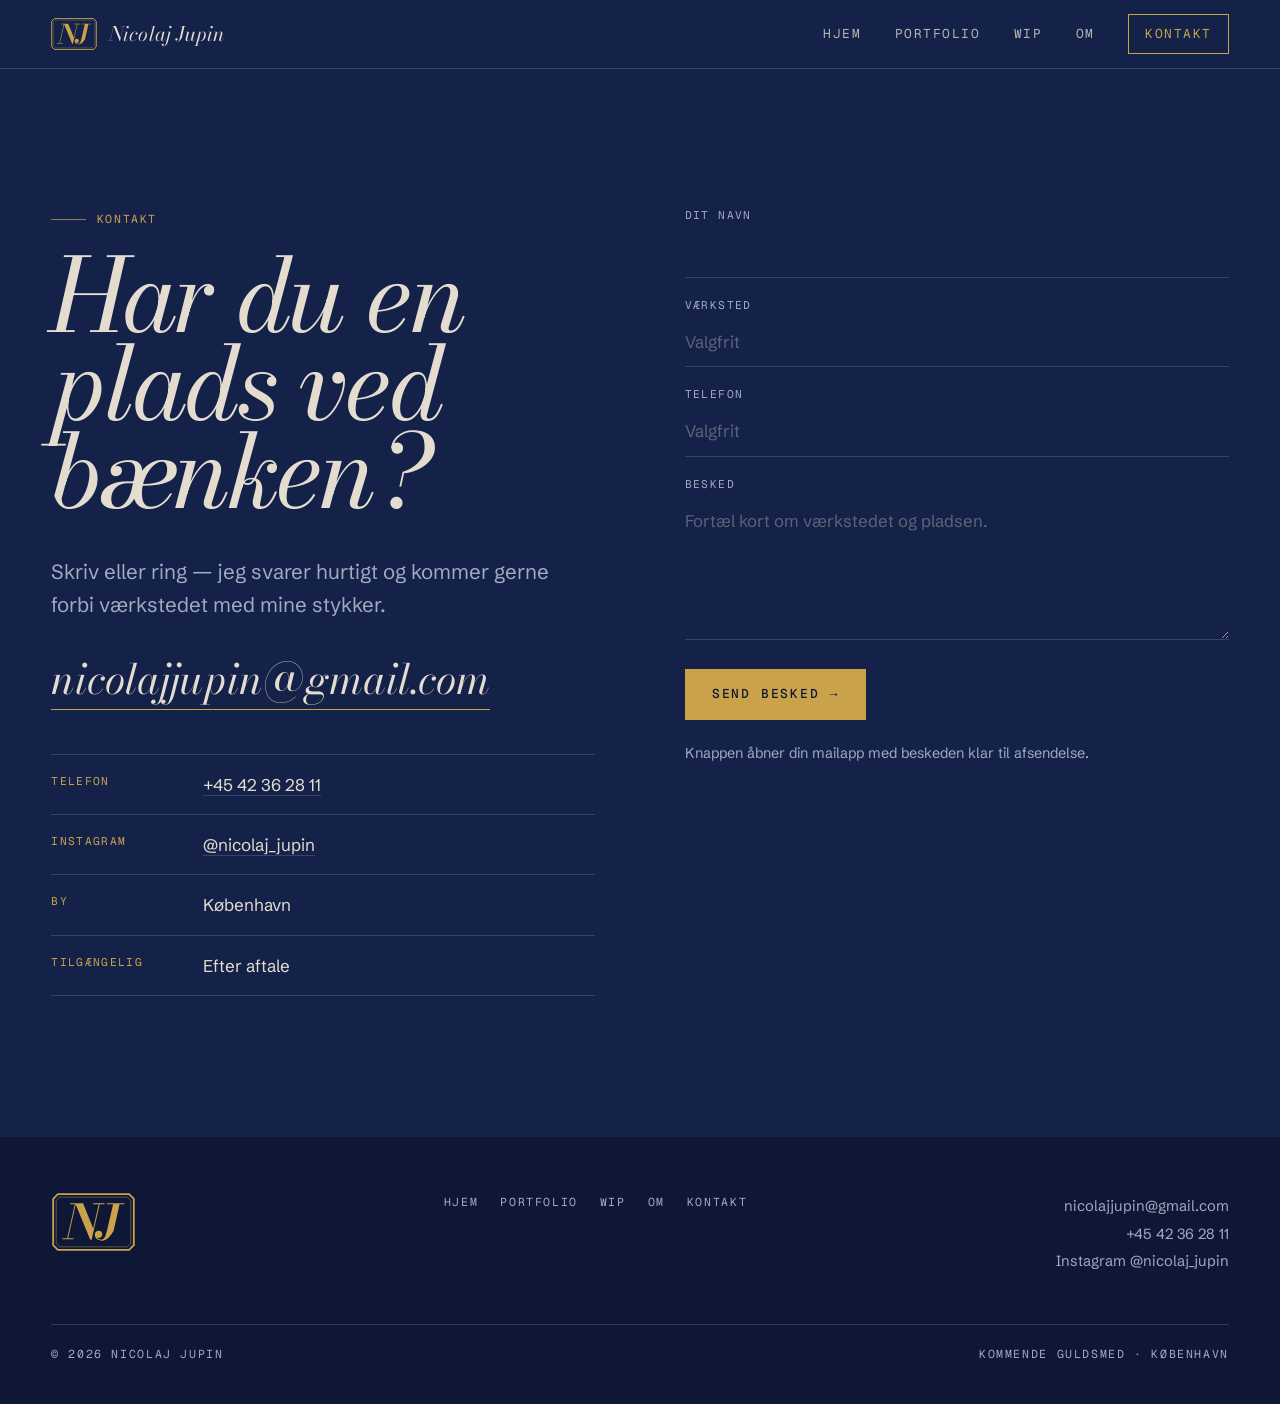
==== commit cbd303db: "Kommende guldsmed instead of guldsmedelærling; hide missing-info from visitors - title, eyebrow, foo" ====
--- a/kontakt/index.html
+++ b/kontakt/index.html
@@ -3,15 +3,19 @@
 <head>
 <meta charset="utf-8">
 <meta name="viewport" content="width=device-width, initial-scale=1">
-<title>Kontakt — Nicolaj Jupin, guldsmedelærling</title>
+<title>Kontakt · Nicolaj Jupin, kommende guldsmed</title>
 <meta name="description" content="Kontakt Nicolaj Jupin om en læreplads som guldsmed. E-mail, telefon og Instagram.">
 <meta name="theme-color" content="#14224A">
 <meta property="og:type" content="website">
 <meta property="og:locale" content="da_DK">
 <meta property="og:site_name" content="Nicolaj Jupin — Guldsmed">
-<meta property="og:title" content="Kontakt — Nicolaj Jupin, guldsmedelærling">
+<meta property="og:title" content="Kontakt · Nicolaj Jupin, kommende guldsmed">
 <meta property="og:description" content="Kontakt Nicolaj Jupin om en læreplads som guldsmed. E-mail, telefon og Instagram.">
-<meta property="og:image" content="../assets/img/og.png">
+<meta property="og:image" content="https://nicolaj-jupin.dk/assets/img/og.png">
+<meta property="og:image:width" content="1200">
+<meta property="og:image:height" content="630">
+<meta property="og:url" content="https://nicolaj-jupin.dk/kontakt/">
+<link rel="canonical" href="https://nicolaj-jupin.dk/kontakt/">
 <meta name="twitter:card" content="summary_large_image">
 <link rel="icon" href="../assets/img/favicon.svg" type="image/svg+xml">
 <link rel="apple-touch-icon" href="../assets/img/apple-touch-icon.png">
@@ -79,7 +83,7 @@
     </div>
     <div class="foot-base spec">
       <span>© <span id="year">2026</span> Nicolaj Jupin</span>
-      <span>Guldsmedelærling · København</span>
+      <span>Kommende guldsmed · København</span>
     </div>
   </div>
 </footer>
